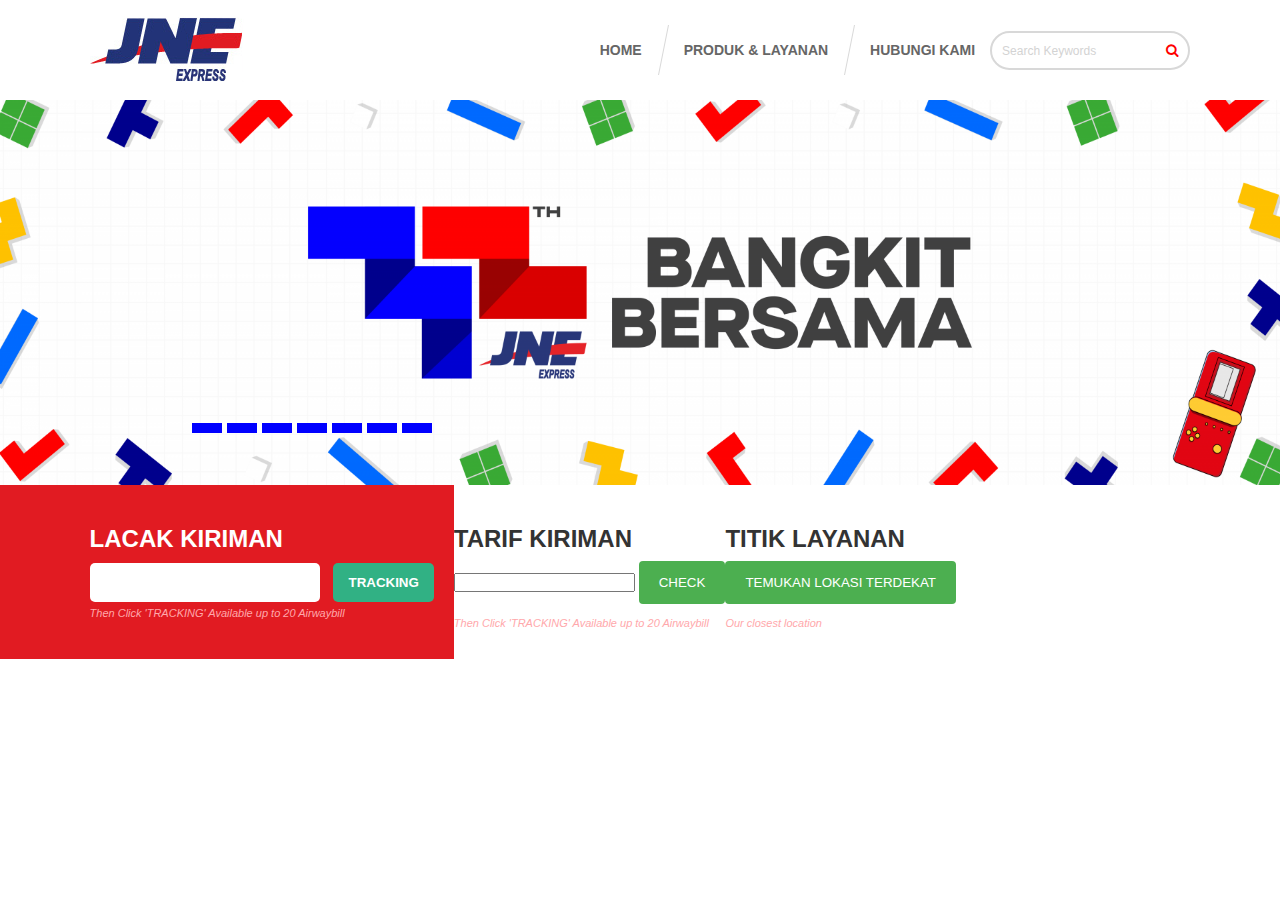
==== index.html @ 3cee9fbd "first commit" ====
<!DOCTYPE html>
<html lang="en">
  <head>
    <meta charset="UTF-8" />
    <meta http-equiv="X-UA-Compatible" content="IE=edge" />
    <meta name="viewport" content="width=device-width, initial-scale=1.0" />
    <link
      rel="stylesheet"
      href="https://cdnjs.cloudflare.com/ajax/libs/font-awesome/4.7.0/css/font-awesome.min.css"
    />
    <link rel="stylesheet" href="style.css" />
    <script src="script.js"></script>
    <title>JNE Express</title>
  </head>
  <body>
    <div class="header">
      <ul class="nav">
        <a id="logo" href="index.html">
          <img src="logo_2.jpg" alt="logo_2" />
        </a>
        <li class="nav-item"><a href="#">HOME</a></li>
        <img src="line-menu.png" alt="line-menu" />
        <li class="nav-item"><a href="#">PRODUK & LAYANAN</a></li>
        <img src="line-menu.png" alt="line-menu" />
        <li class="nav-item"><a href="#">HUBUNGI KAMI</a></li>
        <div class="search-container">
          <form action="">
            <input
              type="text"
              placeholder="Search Keywords"
              name="search"
              id="search"
            />
            <button type="submit"><i class="fa fa-search"></i></button>
          </form>
        </div>
      </ul>
    </div>
    <div class="container">
      <div class="slider">
        <div class="slides">
          <input type="radio" name="radio-btn" id="radio1" />
          <input type="radio" name="radio-btn" id="radio2" />
          <input type="radio" name="radio-btn" id="radio3" />
          <input type="radio" name="radio-btn" id="radio4" />
          <input type="radio" name="radio-btn" id="radio5" />
          <input type="radio" name="radio-btn" id="radio6" />
          <input type="radio" name="radio-btn" id="radio7" />

          <div class="slide first">
            <img
              src="slider1.png"
              alt="gambar_slide1"
              style="max-width: 100%"
            />
          </div>
          <div class="slide">
            <img
              src="slider2.jpg"
              alt="gambar_slide2"
              style="max-width: 100%"
            />
          </div>
          <div class="slide">
            <img
              src="slider3.jpg"
              alt="gambar_slide3"
              style="max-width: 100%"
            />
          </div>
          <div class="slide">
            <img
              src="slider4.jpeg"
              alt="gambar_slide4"
              style="max-width: 100%"
            />
          </div>
          <div class="slide">
            <img
              src="slider5.jpg"
              alt="gambar_slide5"
              style="max-width: 100%"
            />
          </div>
          <div class="slide">
            <img
              src="slider6.jpg"
              alt="gambar_slide6"
              style="max-width: 100%"
            />
          </div>
          <div class="slide">
            <img
              src="slider7.jpg"
              alt="gambar_slide7"
              style="max-width: 100%"
            />
          </div>

          <div class="nav_auto">
            <div class="auto-btn1"></div>
            <div class="auto-btn2"></div>
            <div class="auto-btn3"></div>
            <div class="auto-btn4"></div>
            <div class="auto-btn5"></div>
            <div class="auto-btn6"></div>
            <div class="auto-btn7"></div>
          </div>
        </div>
        <div class="nav_manual">
          <label for="radio1" class="manual-btn"></label>
          <label for="radio2" class="manual-btn"></label>
          <label for="radio3" class="manual-btn"></label>
          <label for="radio4" class="manual-btn"></label>
          <label for="radio5" class="manual-btn"></label>
          <label for="radio6" class="manual-btn"></label>
          <label for="radio7" class="manual-btn"></label>
        </div>
      </div>
      <div class="kontenHorizontal">
        <div class="konten2">
          <form action="">
            <h3><b>LACAK KIRIMAN</b></h3>
            <textarea name="code" id="code"></textarea>
            <button type="submit">TRACKING</button>
            <p>Then Click 'TRACKING' Available up to 20 Airwaybill</p>
          </form>
        </div>

        <div class="konten3">
          <form action="">
            <h3><b>TARIF KIRIMAN</b></h3>
            <input type="text" name="lacakKiriman" id="lacakKiriman" />
            <input type="submit" value="CHECK" />
            <p>Then Click 'TRACKING' Available up to 20 Airwaybill</p>
          </form>
        </div>

        <div class="konten4">
          <form action="">
            <h3><b>TITIK LAYANAN</b></h3>
            <input type="submit" value="TEMUKAN LOKASI TERDEKAT" />
            <p>Our closest location</p>
          </form>
        </div>
      </div>
    </div>
  </body>
</html>
---- style.css ----
* {
  margin: 0;
  padding: 0;
}

body {
  height: 100%;
  overflow-x: hidden;
  font-family: Roboto, sans-serif;
  font-size: 14px;
}

ul {
  list-style-type: none;
  margin: 0;
  padding: 0;
}

.header {
  height: 70px;
  background-color: white;
  padding: 15px 90px; /*top-bottom  left-right*/
  margin-left: auto;
}

.header > ul {
  display: flex;
  align-items: center;
  height: 100%;
}

#logo {
  margin-right: auto;
}

li {
  margin-left: 7px;
  margin-right: 7px;
  font-family: Roboto, sans-serif;
  font-size: 14px;
  font-weight: 700;
}

li a {
  color: #666;
  display: block;
  text-align: center;
  padding: 14px 8px;
  text-decoration: none;
}

.active {
  /* background-color: red; */
  color: red;
}

li a:hover {
  color: red;
}

.search-container {
  border: 2px solid #d8d8d8;
  border-radius: 20px;
  padding: 5px;
}

#search::placeholder {
  color: lightgrey;
}

.search-container input[type="text"] {
  padding: 5px;
  font-size: 12px;
  border: none;
  margin: 0;
  outline: none;
  width: 140px;
}

.search-container i {
  color: red;
}

.search-container button {
  padding: 5px;
  margin-left: 10px;
  background: transparent;
  border: none;
  cursor: pointer;
}

.slider {
  width: 100%;
  height: 385px;
  overflow: hidden;
}

.slides {
  width: 700%;
  height: 385px;
  display: flex;
}

.slides input {
  display: none;
}

.slide {
  width: 20%;
  transition: 2s;
}

.slide img {
  max-width: 100%;
  height: 385px;
}

/*posisi tombol manual*/
.nav_manual {
  position: absolute;
  width: 100%;
  margin-top: -3%;
  margin-left: 15%;
  display: flex;
}

/*membuat tombol manual persegi panjang*/
.manual-btn {
  padding: 5px;
  width: 20px;
  height: 0px;
  cursor: pointer;
  transition: 1s;
}

/* style untuk semua elemen class manual-btn kecuali elemen/tombol yg terakhir */
.manual-btn:not(:last-child) {
  margin-right: 5px;
}

/* animasi slider */
#radio1:checked ~ .first {
  margin-left: 0;
}

#radio2:checked ~ .first {
  margin-left: -16.7%;
}

#radio3:checked ~ .first {
  margin-left: -40%;
}

#radio4:checked ~ .first {
  margin-left: -60%;
}

#radio5:checked ~ .first {
  margin-left: -80%;
}

#radio6:checked ~ .first {
  margin-left: -100%;
}

#radio7:checked ~ .first {
  margin-left: -120%;
}

/*posisi tombol .active*/
.nav_auto {
  position: absolute;
  display: flex;
  width: 100%;
  margin-top: 25.2%;
  margin-left: 15%;
}

/*membuat tombol untuk .active manual*/
.nav_auto div {
  background-color: blue;
  padding: 5px;
  width: 20px;
  height: 0px;
  transition: 1s;
}

/* style untuk class nav-auto div selain elemen/tombol yg terakhir */
.nav_auto div:not(:last-child) {
  margin-right: 5px;
}

/*animasi button active*/
#radio1:checked ~ .nav_auto .auto-btn1 {
  background-color: red;
}
#radio2:checked ~ .nav_auto .auto-btn2 {
  background-color: red;
}
#radio3:checked ~ .nav_auto .auto-btn3 {
  background-color: red;
}
#radio4:checked ~ .nav_auto .auto-btn4 {
  background-color: red;
}
#radio5:checked ~ .nav_auto .auto-btn5 {
  background-color: red;
}
#radio6:checked ~ .nav_auto .auto-btn6 {
  background-color: red;
}
#radio7:checked ~ .nav_auto .auto-btn7 {
  background-color: red;
}

.kontenHorizontal {
  width: 100%;
  position: relative;
  display: block;
}

.kontenHorizontal p {
  margin-top: 5px;
  font-style: italic;
  font-size: 11px;
  color: #ffa8ab;
}

.kontenHorizontal h3 b {
  font-size: 24px;
  font-weight: bold;
}

.konten2,
.konten3,
.konten4 {
  color: #333333;
  background-color: white;
  padding: 40px 0;
  width: fit-content;
  float: left;
}

.konten2 {
  padding-left: 7%;
  color: white;
  background-color: #e11b22;
}

.konten2 button {
  padding: 12px 15px;
  color: white;
  background-color: #31b184;
  font-weight: 700;
  border-radius: 5px;
  border: none;
  margin-top: 10px;
  cursor: pointer;
  margin-right: 20px;
}

textarea {
  width: 210px;
  margin-right: 10px;
  margin-top: 10px;
  padding: 10px;
  height: 19px;
  resize: none;
  vertical-align: top;
  font-size: 14px;
  outline: none;
  border: none;
  border-radius: 5px;
}

input[type="submit"] {
  background-color: #4caf50;
  color: white;
  padding: 14px 20px;
  margin: 8px 0;
  border: none;
  border-radius: 4px;
  cursor: pointer;
}

input[type="submit"]:hover {
  background-color: darkgreen;
}
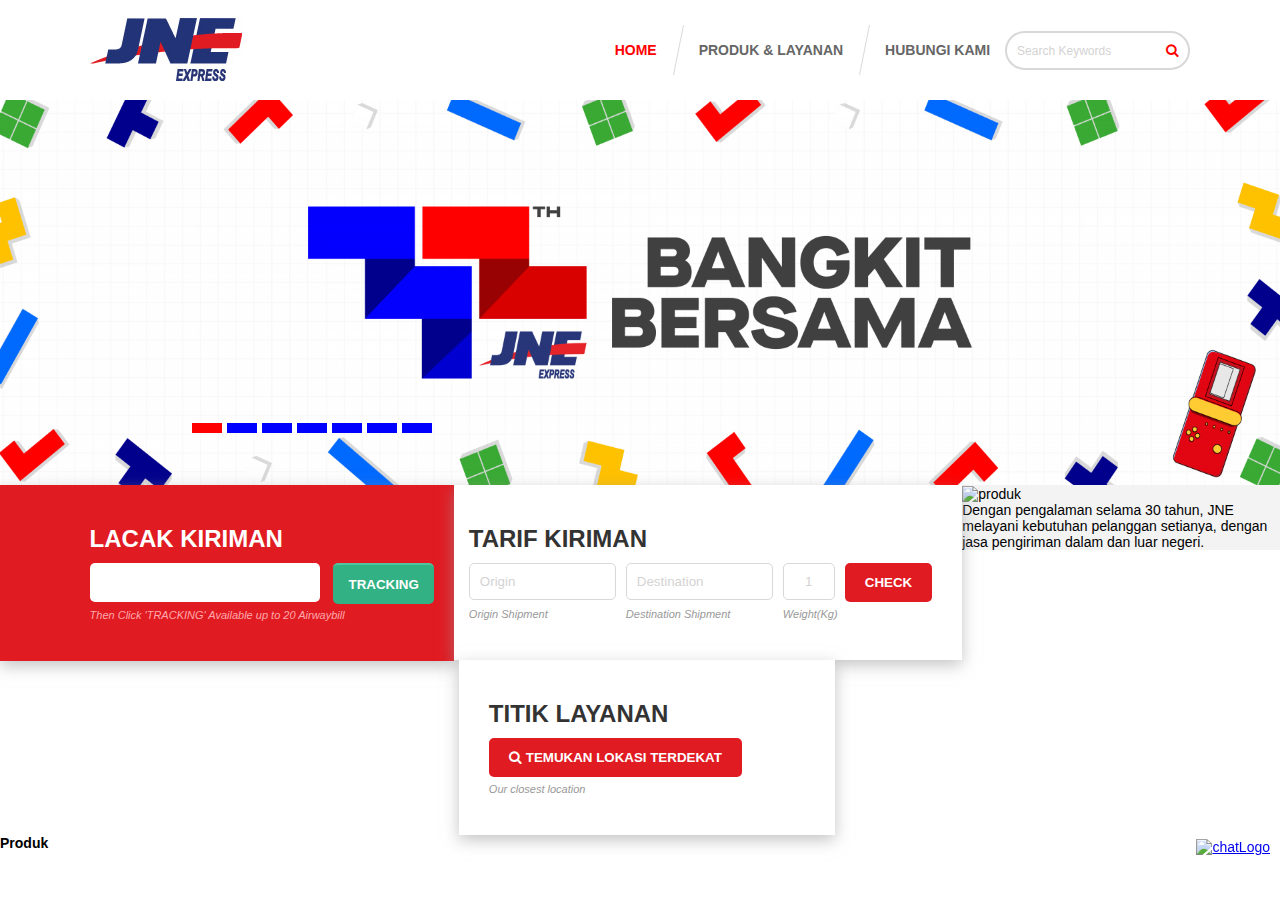
==== commit b217aa36: "Progress Day 2" ====
--- a/index.html
+++ b/index.html
@@ -13,16 +13,16 @@
     <title>JNE Express</title>
   </head>
   <body>
-    <div class="header">
+    <div class="header" id="navbar">
       <ul class="nav">
         <a id="logo" href="index.html">
           <img src="logo_2.jpg" alt="logo_2" />
         </a>
-        <li class="nav-item"><a href="#">HOME</a></li>
+        <li><a href="#" class="menu active">HOME</a></li>
         <img src="line-menu.png" alt="line-menu" />
-        <li class="nav-item"><a href="#">PRODUK & LAYANAN</a></li>
+        <li><a href="#" class="menu">PRODUK & LAYANAN</a></li>
         <img src="line-menu.png" alt="line-menu" />
-        <li class="nav-item"><a href="#">HUBUNGI KAMI</a></li>
+        <li><a href="#" class="menu">HUBUNGI KAMI</a></li>
         <div class="search-container">
           <form action="">
             <input
@@ -109,6 +109,9 @@
         </div>
         <div class="nav_manual">
           <label for="radio1" class="manual-btn"></label>
+          <script>
+            document.getElementById("radio1").checked = true;
+          </script>
           <label for="radio2" class="manual-btn"></label>
           <label for="radio3" class="manual-btn"></label>
           <label for="radio4" class="manual-btn"></label>
@@ -130,20 +133,86 @@
         <div class="konten3">
           <form action="">
             <h3><b>TARIF KIRIMAN</b></h3>
-            <input type="text" name="lacakKiriman" id="lacakKiriman" />
-            <input type="submit" value="CHECK" />
-            <p>Then Click 'TRACKING' Available up to 20 Airwaybill</p>
-          </form>
-        </div>
-
-        <div class="konten4">
+            <label>
+              <input type="text" name="origin" placeholder="Origin" />
+              <br />
+              <p>Origin Shipment</p>
+            </label>
+            <label>
+              <input type="text" name="destination" placeholder="Destination" />
+              <br />
+              <p>Destination Shipment</p>
+            </label>
+            <label>
+              <input
+                type="text"
+                name="weight"
+                placeholder="1"
+                style="width: 30px; text-align: center"
+              />
+              <br />
+              <p>Weight(Kg)</p>
+            </label>
+            <label>
+              <button class="redbutton">CHECK</button>
+            </label>
+          </form>
+        </div>
+
+        <div class="konten4" style="margin-left: 5px">
           <form action="">
             <h3><b>TITIK LAYANAN</b></h3>
-            <input type="submit" value="TEMUKAN LOKASI TERDEKAT" />
+            <button
+              class="redbutton"
+              type="submit"
+              style="margin-right: 78px; margin-bottom: 1px"
+            >
+              <i class="fa fa-search" style="margin-right: 5px"></i>TEMUKAN
+              LOKASI TERDEKAT
+            </button>
             <p>Our closest location</p>
           </form>
         </div>
       </div>
     </div>
+    <div class="widget">
+      <div class="widget-konten">
+        <div class="produk">
+          <h4 class="line_top">Produk</h4>
+          <img
+            src="https://www.jne.co.id/contents/setting-product-detail-20.jpg"
+            alt="produk"
+          />
+          <p>
+            Dengan pengalaman selama 30 tahun, JNE melayani kebutuhan pelanggan
+            setianya, dengan jasa pengiriman dalam dan luar negeri.
+          </p>
+        </div>
+      </div>
+    </div>
+    <div class="footer">
+      <div class="floatingMenu">
+        <a href="#"
+          ><img
+            src="https://pttikijalurnugrahaekakurir.force.com/eclaimform/resource/1671433394000/chatLogo"
+            alt="chatLogo"
+            width="150"
+            height="160"
+        /></a>
+      </div>
+    </div>
+    <script>
+      const btnContainer = document.getElementById("navbar");
+      const btns = btnContainer.getElementsByClassName("menu");
+
+      // Loop through the buttons and add the active class to the current/clicked button
+      for (let i = 0; i < btns.length; i++) {
+        btns[i].addEventListener("click", function () {
+          let current = document.getElementsByClassName("active");
+          current[0].className = current[0].className.replace(" active");
+          this.className += " active";
+        });
+      }
+    </script>
   </body>
 </html>
--- a/style.css
+++ b/style.css
@@ -50,7 +50,6 @@
 }
 
 .active {
-  /* background-color: red; */
   color: red;
 }
 
@@ -74,7 +73,7 @@
   border: none;
   margin: 0;
   outline: none;
-  width: 140px;
+  width: 125px;
 }
 
 .search-container i {
@@ -223,6 +222,13 @@
   margin-top: 5px;
   font-style: italic;
   font-size: 11px;
+  color: #999;
+}
+
+.konten2 p {
+  margin-top: 5px;
+  font-style: italic;
+  font-size: 11px;
   color: #ffa8ab;
 }
 
@@ -231,20 +237,24 @@
   font-weight: bold;
 }
 
-.konten2,
 .konten3,
 .konten4 {
   color: #333333;
   background-color: white;
-  padding: 40px 0;
+  padding: 40px 15px;
   width: fit-content;
   float: left;
+  box-shadow: 0px 5px 15px 0px rgb(153 153 153 / 58%);
 }
 
 .konten2 {
+  padding-top: 40px;
+  padding-bottom: 40px;
   padding-left: 7%;
   color: white;
   background-color: #e11b22;
+  float: left;
+  box-shadow: 0px 5px 15px 0px rgb(153 153 153 / 58%);
 }
 
 .konten2 button {
@@ -254,15 +264,21 @@
   font-weight: 700;
   border-radius: 5px;
   border: none;
+  border-top: 2px solid #51c39e;
   margin-top: 10px;
   cursor: pointer;
   margin-right: 20px;
+}
+
+.konten2 button:hover {
+  background-color: #178f65;
+  border-top-color: #2eab82;
 }
 
 textarea {
   width: 210px;
+  margin-top: 10px;
   margin-right: 10px;
-  margin-top: 10px;
   padding: 10px;
   height: 19px;
   resize: none;
@@ -273,16 +289,75 @@
   border-radius: 5px;
 }
 
-input[type="submit"] {
-  background-color: #4caf50;
+.konten3 input[type="text"] {
+  margin-top: 10px;
+  margin-bottom: 3px;
+  margin-right: 10px;
+  padding: 10px;
+  width: 125px;
+  border: 1px solid #d8d8d8;
+  border-radius: 5px;
+  outline: none;
+}
+
+.konten3 input[type="text"]::placeholder {
+  color: lightgrey;
+}
+
+.konten3 label {
+  float: left;
+}
+
+.redbutton {
+  margin-top: 10px;
+  margin-right: 15px;
+  background-color: #e11b22;
   color: white;
-  padding: 14px 20px;
-  margin: 8px 0;
-  border: none;
-  border-radius: 4px;
-  cursor: pointer;
-}
-
-input[type="submit"]:hover {
-  background-color: darkgreen;
-}
+  border-radius: 5px;
+  padding: 12px 20px;
+  border: none;
+  font-weight: 700;
+  cursor: pointer;
+}
+
+.redbutton:hover {
+  background-color: #b30000;
+}
+
+.konten4 {
+  padding-left: 30px;
+}
+
+.line_top {
+  background-color: #e11e1e;
+  opacity: 1;
+  margin-top: 0px;
+  left: 0px;
+  top: -8px;
+  width: 30px;
+  height: 1px;
+}
+
+.widget {
+  padding-top: 50px 0;
+  background-color: #f3f3f3;
+  background-position: center bottom;
+  background-size: 100% 100%;
+  background-repeat: no-repeat;
+  display: block;
+}
+
+.floatingMenu {
+  position: fixed;
+  right: 10px;
+  z-index: 10;
+  margin: auto;
+  bottom: 5%;
+}
+
+.floatingMenu a img {
+  max-width: 100%;
+  height: auto;
+  border: none;
+  cursor: pointer;
+}
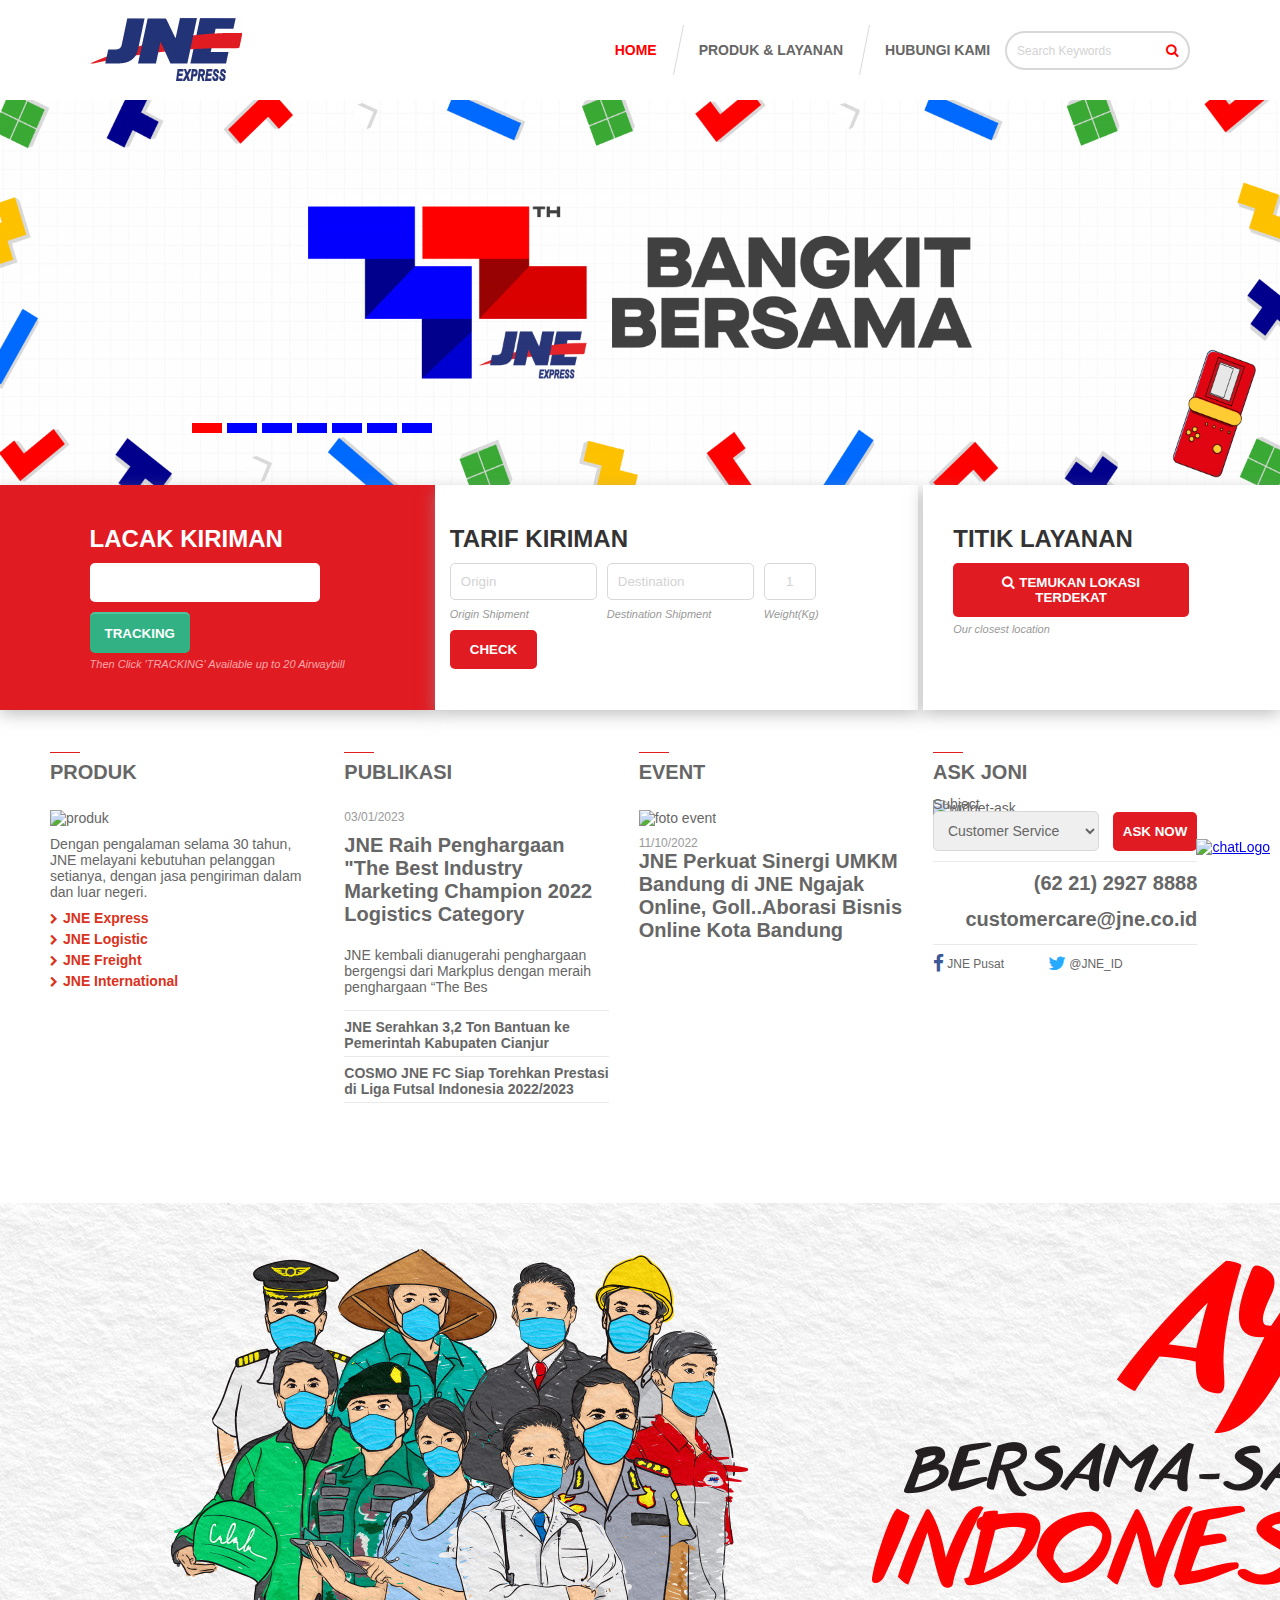
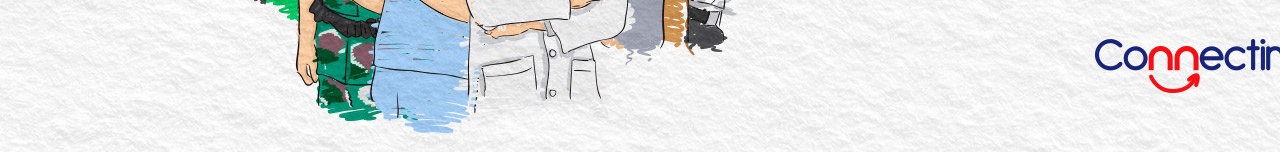
==== commit fb30344b: "Progress Day 3" ====
--- a/index.html
+++ b/index.html
@@ -165,7 +165,7 @@
             <button
               class="redbutton"
               type="submit"
-              style="margin-right: 78px; margin-bottom: 1px"
+              style="margin-right: 76px; margin-bottom: 1px"
             >
               <i class="fa fa-search" style="margin-right: 5px"></i>TEMUKAN
               LOKASI TERDEKAT
@@ -177,18 +177,135 @@
     </div>
     <div class="widget">
       <div class="widget-konten">
-        <div class="produk">
-          <h4 class="line_top">Produk</h4>
+        <div class="kolom produk">
+          <p class="line_top"></p>
+          <h4>PRODUK</h4>
+          <br />
           <img
             src="https://www.jne.co.id/contents/setting-product-detail-20.jpg"
             alt="produk"
+            style="margin-top: 10px"
           />
-          <p>
+          <p style="margin: 10px 0">
             Dengan pengalaman selama 30 tahun, JNE melayani kebutuhan pelanggan
             setianya, dengan jasa pengiriman dalam dan luar negeri.
           </p>
+          <nav class="list-produk">
+            <a href="#"><i class="fa fa-chevron-right"></i>JNE Express</a>
+            <a href="#"><i class="fa fa-chevron-right"></i>JNE Logistic</a>
+            <a href="#"><i class="fa fa-chevron-right"></i>JNE Freight</a>
+            <a href="#"><i class="fa fa-chevron-right"></i>JNE International</a>
+          </nav>
+        </div>
+        <div class="kolom berita">
+          <p class="line_top"></p>
+          <h4>PUBLIKASI</h4>
+          <br />
+          <div class="list-berita">
+            <p class="tggl">03/01/2023</p>
+            <h5>
+              <a href="#">
+                JNE Raih Penghargaan "The Best Industry Marketing Champion 2022
+                Logistics Category</a
+              >
+            </h5>
+            <br />
+            <p style="margin-bottom: 15px">
+              JNE kembali dianugerahi penghargaan bergengsi dari Markplus dengan
+              meraih penghargaan “The Bes
+            </p>
+          </div>
+          <div class="list-berita">
+            <a href="#">
+              JNE Serahkan 3,2 Ton Bantuan ke Pemerintah Kabupaten Cianjur
+            </a>
+          </div>
+          <div class="list-berita" style="margin-bottom: 50px">
+            <a href="#">
+              COSMO JNE FC Siap Torehkan Prestasi di Liga Futsal Indonesia
+              2022/2023
+            </a>
+          </div>
+        </div>
+        <div class="kolom event">
+          <p class="line_top"></p>
+          <h4>EVENT</h4>
+          <br />
+          <img
+            src="https://www.jne.co.id/contents/calendar-1318000504161132.jpeg"
+            alt="foto event"
+            style="margin-top: 10px"
+          />
+          <p class="tggl" style="margin-bottom: 0">11/10/2022</p>
+          <h5>
+            <a href="#">
+              JNE Perkuat Sinergi UMKM Bandung di JNE Ngajak Online,
+              Goll..Aborasi Bisnis Online Kota Bandung
+            </a>
+          </h5>
+        </div>
+        <div class="kolom ask">
+          <p class="line_top"></p>
+          <h4>ASK JONI</h4>
+          <br />
+          <img
+            src="https://www.jne.co.id/frontend/images/content/widget-ask.png"
+            alt="widget-ask"
+            style="margin-top: -55px"
+          />
+          <form action="" style="margin-top: -20px">
+            <label for="" style="display: block; margin-bottom: -10px"
+              >Subject</label
+            >
+            <select name="subject" id="subject">
+              <option value="1">Customer Service</option>
+              <option value="2">Solusi Bisnis</option>
+              <option value="3">JLC</option>
+              <option value="4">Jesika</option>
+              <option value="5">JNE Logistics</option>
+              <option value="6">JNE Freight</option>
+              <option value="7">Keagenan</option>
+              <option value="8">TRACE & TRACKING</option>
+            </select>
+            <button
+              type="submit"
+              class="redbutton"
+              style="padding: 12px 10px; margin-left: 10px; margin-right: 0"
+            >
+              ASK NOW
+            </button>
+          </form>
+          <div class="phone">
+            <div>
+              &nbsp;
+              <h5>(62 21) 2927 8888</h5>
+            </div>
+            <div>
+              &nbsp;
+              <h5>customercare@jne.co.id</h5>
+            </div>
+          </div>
+          <nav>
+            <a target="_blank" href=""
+              ><i
+                class="fa fa-facebook fa-lg"
+                style="color: #3b5998; font-size: 19px"
+              ></i>
+              JNE Pusat</a
+            >
+            <a target="_blank" href=""
+              ><i
+                class="fa fa-twitter fa-lg"
+                style="color: #27aaff; font-size: 19px"
+              ></i>
+              @JNE_ID</a
+            >
+          </nav>
         </div>
       </div>
+    </div>
+    <div class="promo">
+      <img src="slider7.jpg" alt="test doank" />
     </div>
     <div class="footer">
       <div class="floatingMenu">
--- a/style.css
+++ b/style.css
@@ -8,6 +8,7 @@
   overflow-x: hidden;
   font-family: Roboto, sans-serif;
   font-size: 14px;
+  color: #666;
 }
 
 ul {
@@ -216,6 +217,10 @@
   width: 100%;
   position: relative;
   display: block;
+
+  /*mengatur konten didalam class agar horizontal*/
+  display: flex;
+  flex-wrap: nowrap;
 }
 
 .kontenHorizontal p {
@@ -328,29 +333,130 @@
   padding-left: 30px;
 }
 
+.widget {
+  padding: 50px 0;
+  height: 100%;
+  background-color: white;
+  background-position: center bottom;
+  background-size: 100% 100%;
+  background-repeat: no-repeat;
+  display: block;
+}
+
+.widget-konten {
+  width: 1180px;
+  margin: 0 auto;
+}
+
 .line_top {
   background-color: #e11e1e;
-  opacity: 1;
   margin-top: 0px;
   left: 0px;
   top: -8px;
   width: 30px;
   height: 1px;
-}
-
-.widget {
-  padding-top: 50px 0;
-  background-color: #f3f3f3;
-  background-position: center bottom;
-  background-size: 100% 100%;
-  background-repeat: no-repeat;
-  display: block;
+  position: relative;
+  display: block;
+}
+
+.widget-konten h4 {
+  font-weight: 700;
+  font-size: 20px;
+}
+
+.widget-konten img {
+  border: none;
+  max-width: 100%;
+  height: auto;
+}
+
+.widget-konten h5 a {
+  font-size: 20px;
+  font-weight: 700;
+  color: #666;
+}
+
+.tggl {
+  margin: 10px 0;
+  color: #999;
+  font-size: 12px;
+}
+
+.kolom {
+  margin-top: 0px;
+  margin-right: 30px;
+  margin-bottom: 50px;
+  width: 22.4%;
+  display: block;
+  float: left;
+}
+
+.produk .fa {
+  font-size: 11px;
+  margin-right: 5px;
+}
+
+.widget-konten .produk a {
+  color: #db321c;
+  display: block;
+  font-weight: 700;
+  margin-bottom: 5px;
+  text-decoration: none;
+}
+
+.widget-konten a {
+  color: #666;
+  display: block;
+  font-weight: 700;
+  margin-bottom: 5px;
+  text-decoration: none;
+}
+
+.list-berita {
+  border-bottom: 1px solid #eaeaea;
+  margin-top: 8px;
+}
+
+.kolom select {
+  padding: 10px;
+  width: 166px;
+  font-size: 14px;
+  cursor: pointer;
+  border: 1px solid #d8d8d8;
+  margin-top: -50px;
+  color: #666;
+  border-radius: 5px;
+  outline: none;
+}
+
+.phone {
+  border-top: 1px solid #eaeaea;
+  border-bottom: 1px solid #eaeaea;
+  margin: 10px 0;
+}
+
+.phone div {
+  display: block;
+  margin-top: 10px;
+  margin-bottom: 20px;
+}
+
+.phone h5 {
+  float: right;
+  font-size: 20px;
+}
+
+.ask nav a {
+  font-size: 12px;
+  color: #666;
+  display: inline-block;
+  margin-right: 40px;
+  font-weight: 400;
 }
 
 .floatingMenu {
   position: fixed;
   right: 10px;
-  z-index: 10;
   margin: auto;
   bottom: 5%;
 }
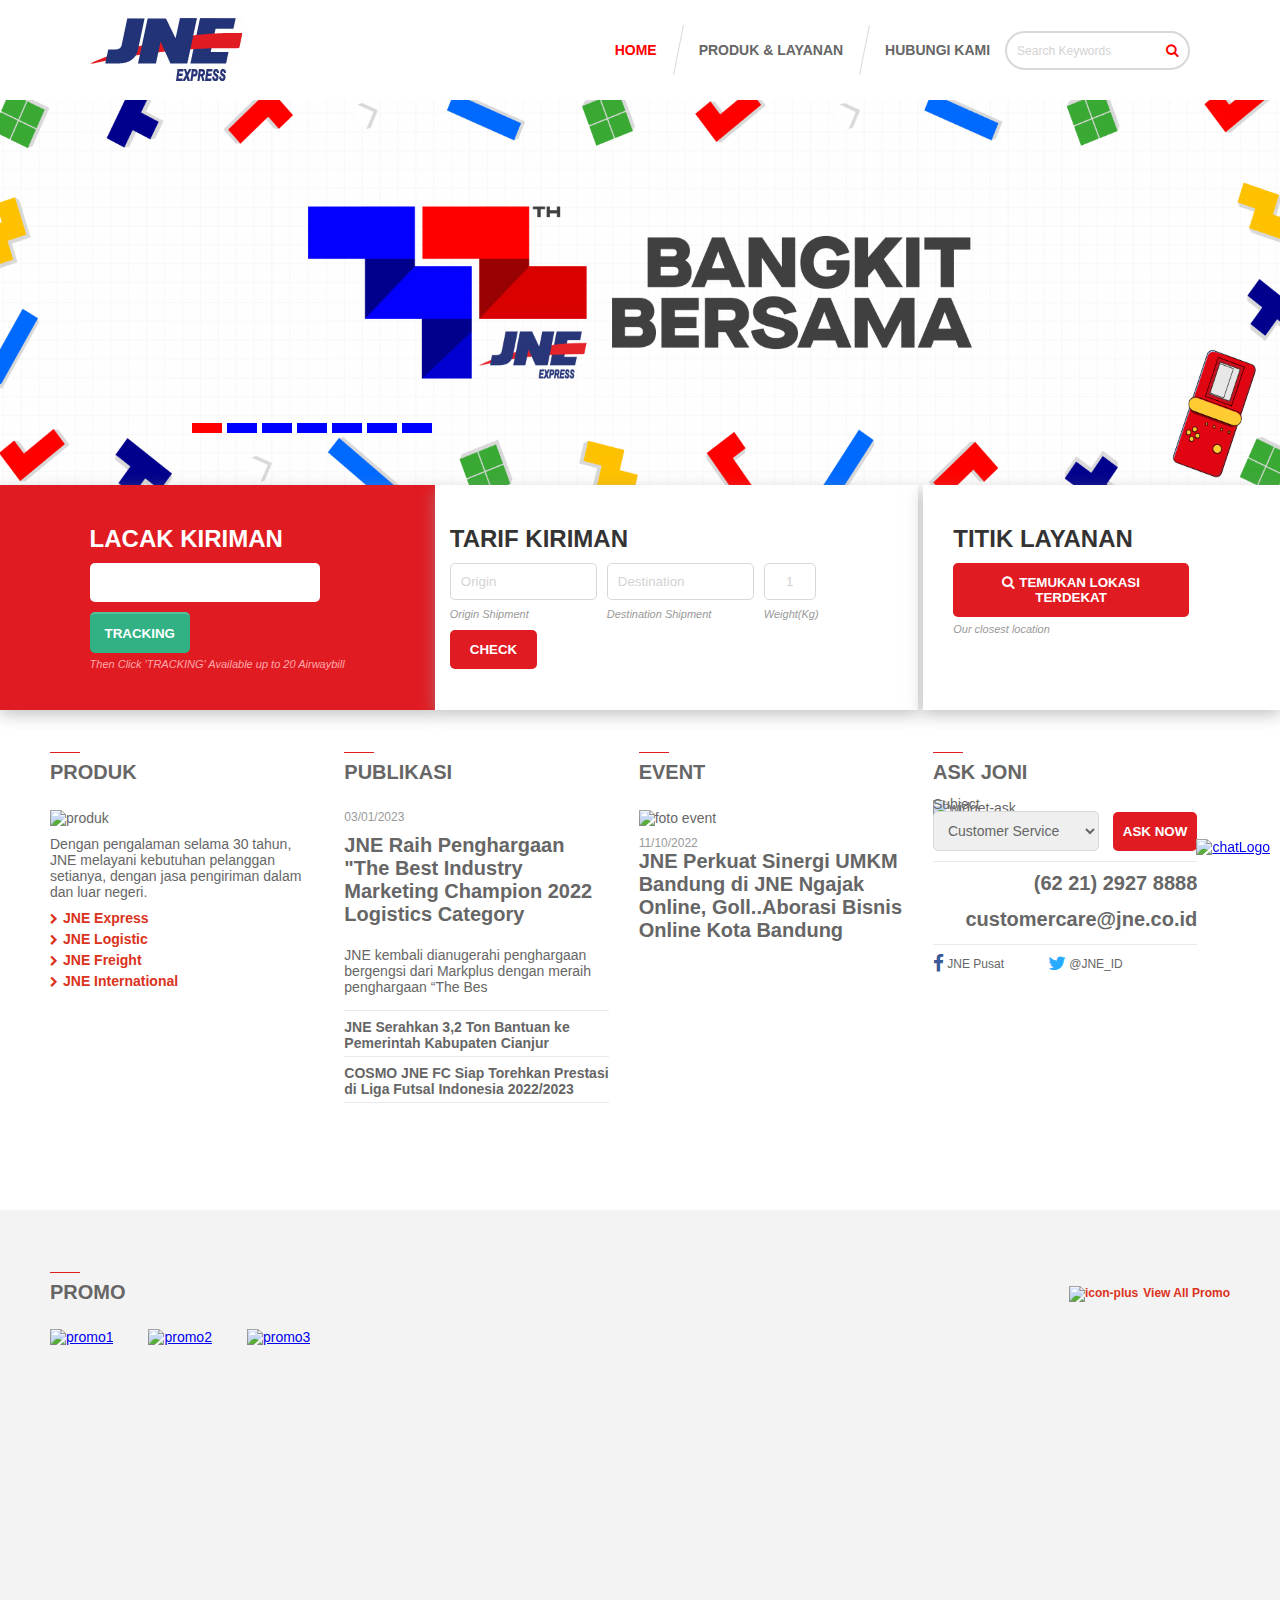
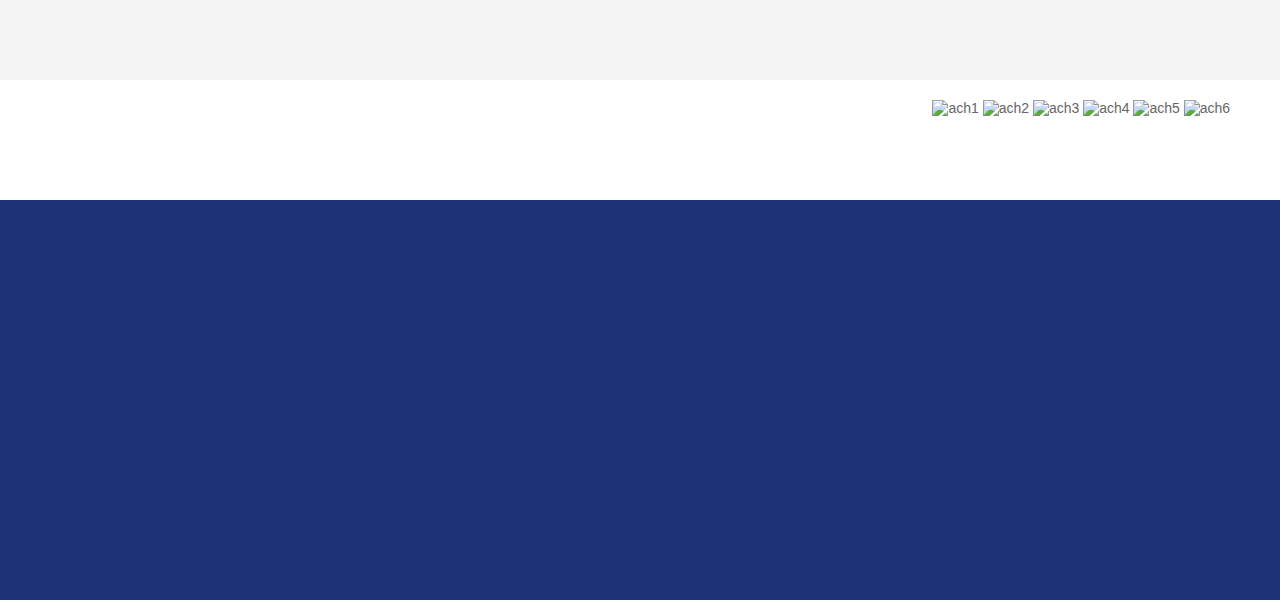
==== commit 05542fab: "Progress Day 4" ====
--- a/index.html
+++ b/index.html
@@ -176,7 +176,7 @@
       </div>
     </div>
     <div class="widget">
-      <div class="widget-konten">
+      <div class="ktn widgets">
         <div class="kolom produk">
           <p class="line_top"></p>
           <h4>PRODUK</h4>
@@ -305,9 +305,68 @@
       </div>
     </div>
     <div class="promo">
-      <img src="slider7.jpg" alt="test doank" />
-    </div>
-    <div class="footer">
+      <div class="ktn promos">
+        <p class="line_top"></p>
+        <h4>
+          PROMO<a href="#" class="plus_button"
+            ><img
+              src="https://www.jne.co.id/frontend/images/material/icon-plus.png"
+              alt="icon-plus"
+              style="margin-right: 5px"
+            />View All Promo</a
+          >
+        </h4>
+        <div class="list-promo" style="margin-top: 25px">
+          <div class="items">
+            <a href="#"
+              ><img
+                src="https://www.jne.co.id/contents/thumbnail-promo261732077130657.jpg"
+                alt="promo1"
+            /></a>
+          </div>
+          <div class="items">
+            <a href="#"
+              ><img
+                src="https://www.jne.co.id/contents/thumbnail-promo81.jpg"
+                alt="promo2"
+            /></a>
+          </div>
+          <div class="items" style="margin-right: 0px">
+            <a href="#"
+              ><img
+                src="https://www.jne.co.id/contents/thumbnail-promo561704126131554.jpg"
+                alt="promo3"
+            /></a>
+          </div>
+        </div>
+      </div>
+    </div>
+    <div class="penghargaan">
+      <div class="ktn penghargaan">
+        <div style="float: right; padding: 20px 0">
+          <img src="https://www.jne.co.id/contents/logo-3.jpg" alt="ach1" />
+          <img src="https://www.jne.co.id/contents/logo-2.jpg" alt="ach2" />
+          <img
+            src="https://www.jne.co.id/contents/logo-logo-23.jpg"
+            alt="ach3"
+          />
+          <img
+            src="https://www.jne.co.id/contents/logo-logo-25.jpg"
+            alt="ach4"
+          />
+          <img
+            src="https://www.jne.co.id/contents/logo-logo-26.jpg"
+            alt="ach5"
+          />
+          <img
+            src="https://www.jne.co.id/contents/logo-logo-27.jpg"
+            alt="ach6"
+          />
+        </div>
+      </div>
+    </div>
+    <div class="footer" style="background-color: #1e3278; height: 400px">
+      <div class="ktn footer"></div>
       <div class="floatingMenu">
         <a href="#"
           ><img
--- a/style.css
+++ b/style.css
@@ -335,15 +335,12 @@
 
 .widget {
   padding: 50px 0;
-  height: 100%;
+  height: 400px;
   background-color: white;
-  background-position: center bottom;
-  background-size: 100% 100%;
-  background-repeat: no-repeat;
-  display: block;
-}
-
-.widget-konten {
+  display: block;
+}
+
+.ktn {
   width: 1180px;
   margin: 0 auto;
 }
@@ -359,18 +356,18 @@
   display: block;
 }
 
-.widget-konten h4 {
+.ktn h4 {
   font-weight: 700;
   font-size: 20px;
 }
 
-.widget-konten img {
+.widgets img {
   border: none;
   max-width: 100%;
   height: auto;
 }
 
-.widget-konten h5 a {
+.widgets h5 a {
   font-size: 20px;
   font-weight: 700;
   color: #666;
@@ -396,7 +393,7 @@
   margin-right: 5px;
 }
 
-.widget-konten .produk a {
+.widgets .produk a {
   color: #db321c;
   display: block;
   font-weight: 700;
@@ -404,7 +401,7 @@
   text-decoration: none;
 }
 
-.widget-konten a {
+.widgets a {
   color: #666;
   display: block;
   font-weight: 700;
@@ -452,6 +449,35 @@
   display: inline-block;
   margin-right: 40px;
   font-weight: 400;
+}
+
+.promo {
+  padding-top: 70px;
+  height: 400px;
+  background-color: #f3f3f3;
+  position: relative;
+  display: block;
+}
+
+.penghargaan {
+  position: relative;
+  display: block;
+  height: 120px;
+}
+
+.promos .plus_button {
+  margin-top: 5px;
+  font-size: 12px;
+  color: #db321c;
+  font-weight: 700;
+  text-decoration: none;
+  float: right;
+}
+
+.list-promo .items {
+  float: left;
+  margin-right: 35px;
+  margin-bottom: 30px;
 }
 
 .floatingMenu {
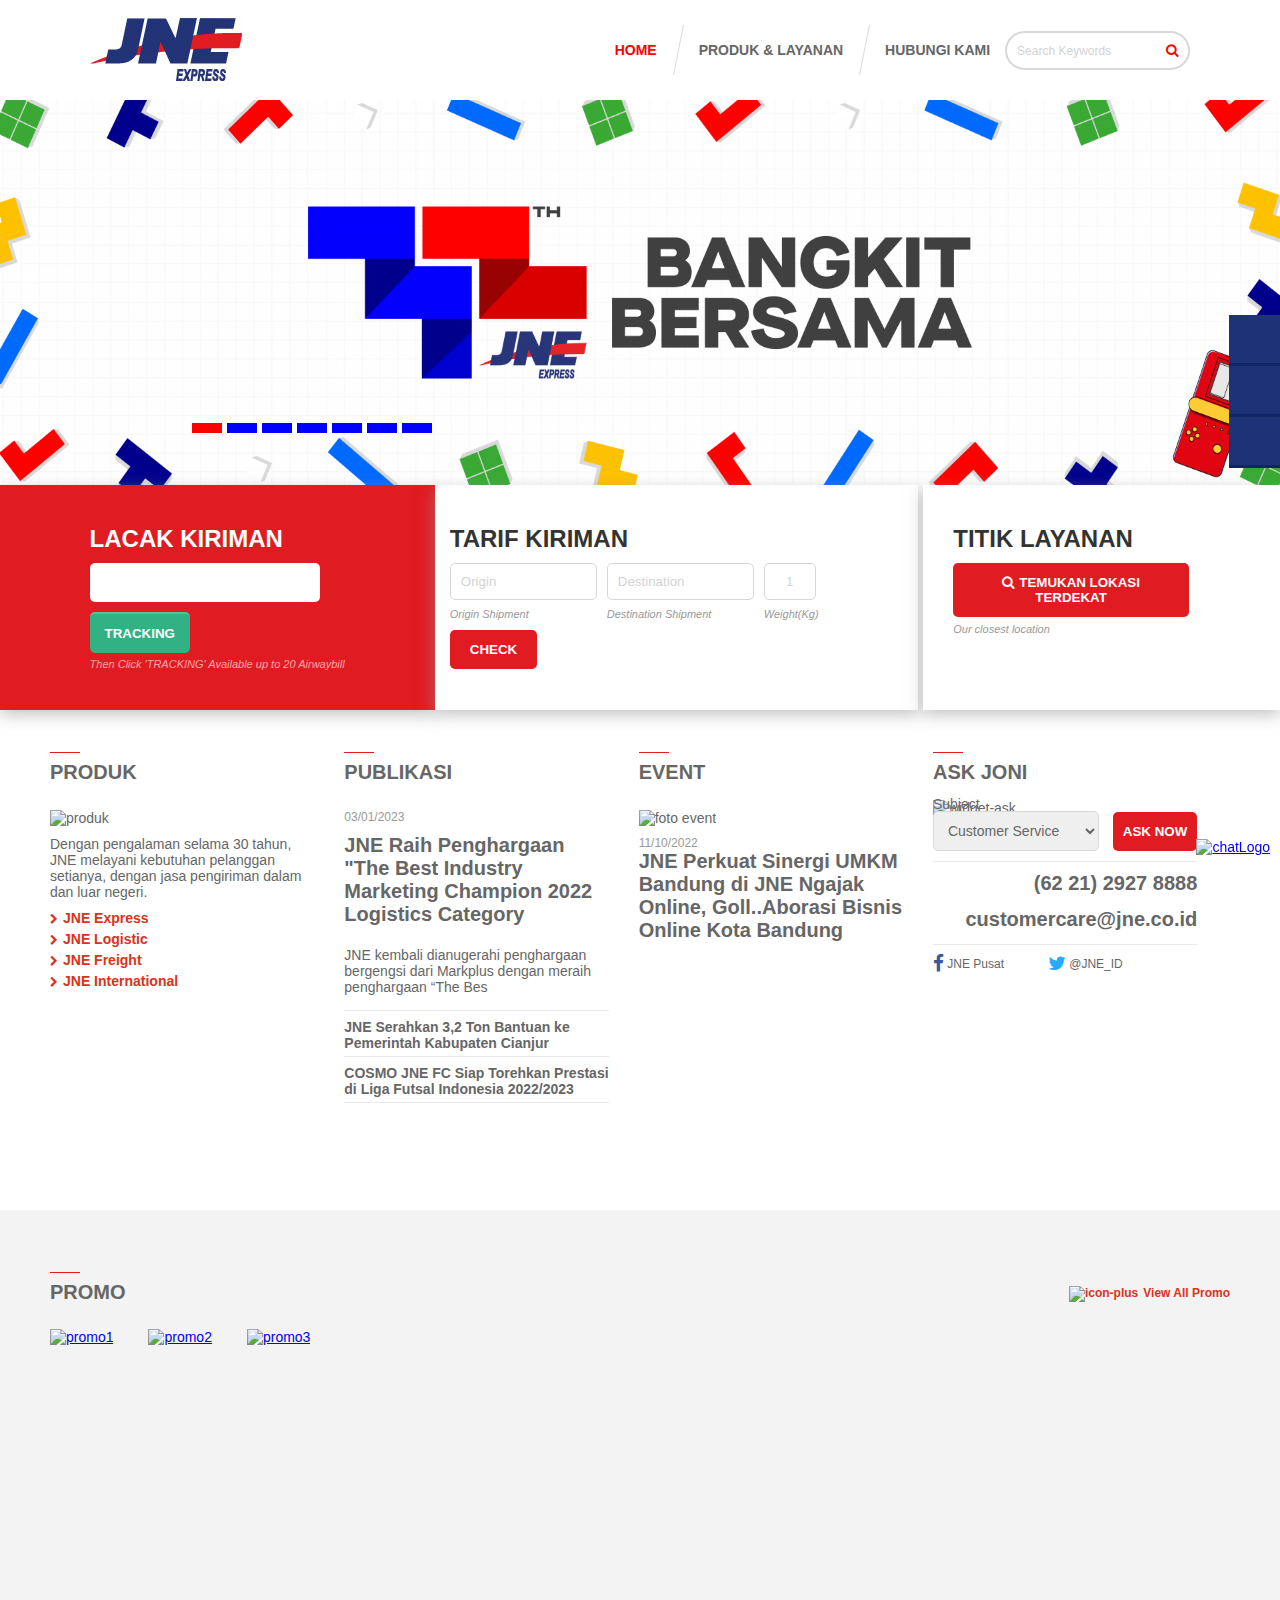
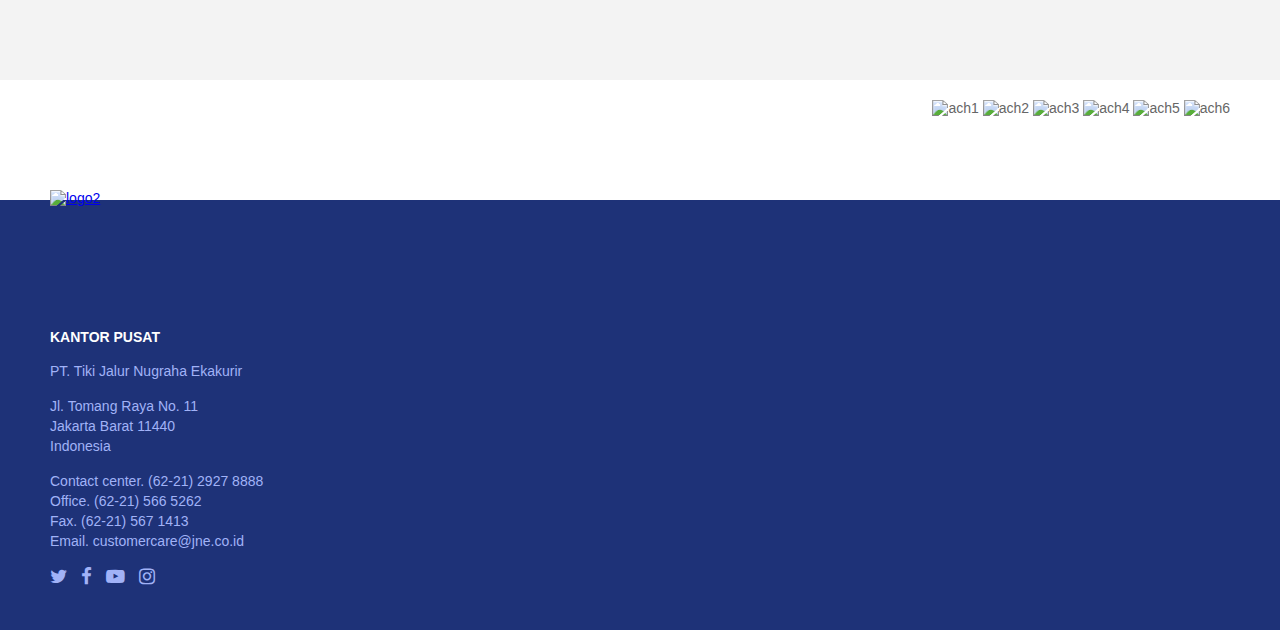
==== commit 676353cb: "Progress Day 3 part 2" ====
--- a/index.html
+++ b/index.html
@@ -13,6 +13,37 @@
     <title>JNE Express</title>
   </head>
   <body>
+    <div class="menu-kanan">
+      <ul>
+        <li>
+          <a
+            href="#"
+            style="
+              background: url(https://www.jne.co.id/frontend/images/material/quicklink1.png)
+                no-repeat center center;
+            "
+          ></a>
+        </li>
+        <li>
+          <a
+            href="#"
+            style="
+              background: url(https://www.jne.co.id/frontend/images/material/quicklink2.png)
+                no-repeat center center;
+            "
+          ></a>
+        </li>
+        <li>
+          <a
+            href="#"
+            style="
+              background: url(https://www.jne.co.id/frontend/images/material/quicklink3.png)
+                no-repeat center center;
+            "
+          ></a>
+        </li>
+      </ul>
+    </div>
     <div class="header" id="navbar">
       <ul class="nav">
         <a id="logo" href="index.html">
@@ -365,8 +396,43 @@
         </div>
       </div>
     </div>
-    <div class="footer" style="background-color: #1e3278; height: 400px">
-      <div class="ktn footer"></div>
+    <div class="footer">
+      <div class="ktn footers">
+        <div style="float: left">
+          <a href="index.html"
+            ><img
+              src="https://www.jne.co.id/frontend/images/material/logo-footer.png"
+              alt="logo2"
+              width="136"
+              height="139"
+              style="margin-top: -10px; display: block"
+          /></a>
+          <strong
+            style="color: white; font-weight: 700; font-family: sans-serif"
+          >
+            KANTOR PUSAT
+          </strong>
+          <br /><br />
+          <p>PT. Tiki Jalur Nugraha Ekakurir</p>
+          <p>
+            Jl. Tomang Raya No. 11<br />
+            Jakarta Barat 11440<br />
+            Indonesia
+          </p>
+          <p>
+            Contact center. (62-21) 2927 8888<br />
+            Office. (62-21) 566 5262<br />
+            Fax. (62-21) 567 1413<br />
+            Email. customercare@jne.co.id
+          </p>
+          <p>
+            <a href="#"><i class="fa fa-twitter fa-lg"></i></a>
+            <a href="#"><i class="fa fa-facebook fa-lg"></i></a>
+            <a href="#"><i class="fa fa-youtube-play fa-lg"></i></a>
+            <a href="#"><i class="fa fa-instagram fa-lg"></i></a>
+          </p>
+        </div>
+      </div>
       <div class="floatingMenu">
         <a href="#"
           ><img
--- a/style.css
+++ b/style.css
@@ -15,6 +15,24 @@
   list-style-type: none;
   margin: 0;
   padding: 0;
+}
+
+.menu-kanan {
+  margin-right: -7px;
+  position: fixed;
+  top: 35%;
+  right: 0;
+  z-index: 9999;
+}
+
+.menu-kanan li {
+  background-color: #1e3278;
+  border-bottom: 3px solid #112464;
+}
+
+.menu-kanan li a {
+  height: 20px;
+  width: 35px;
 }
 
 .header {
@@ -480,6 +498,24 @@
   margin-bottom: 30px;
 }
 
+.footer {
+  background-color: #1e3278;
+  height: 400px;
+  padding-bottom: 30px;
+  display: block;
+}
+
+.footers p {
+  color: #a1b2f7;
+  margin-bottom: 15px;
+  line-height: 20px;
+}
+
+.footers p a {
+  color: #a1b2f7;
+  margin-right: 10px;
+}
+
 .floatingMenu {
   position: fixed;
   right: 10px;
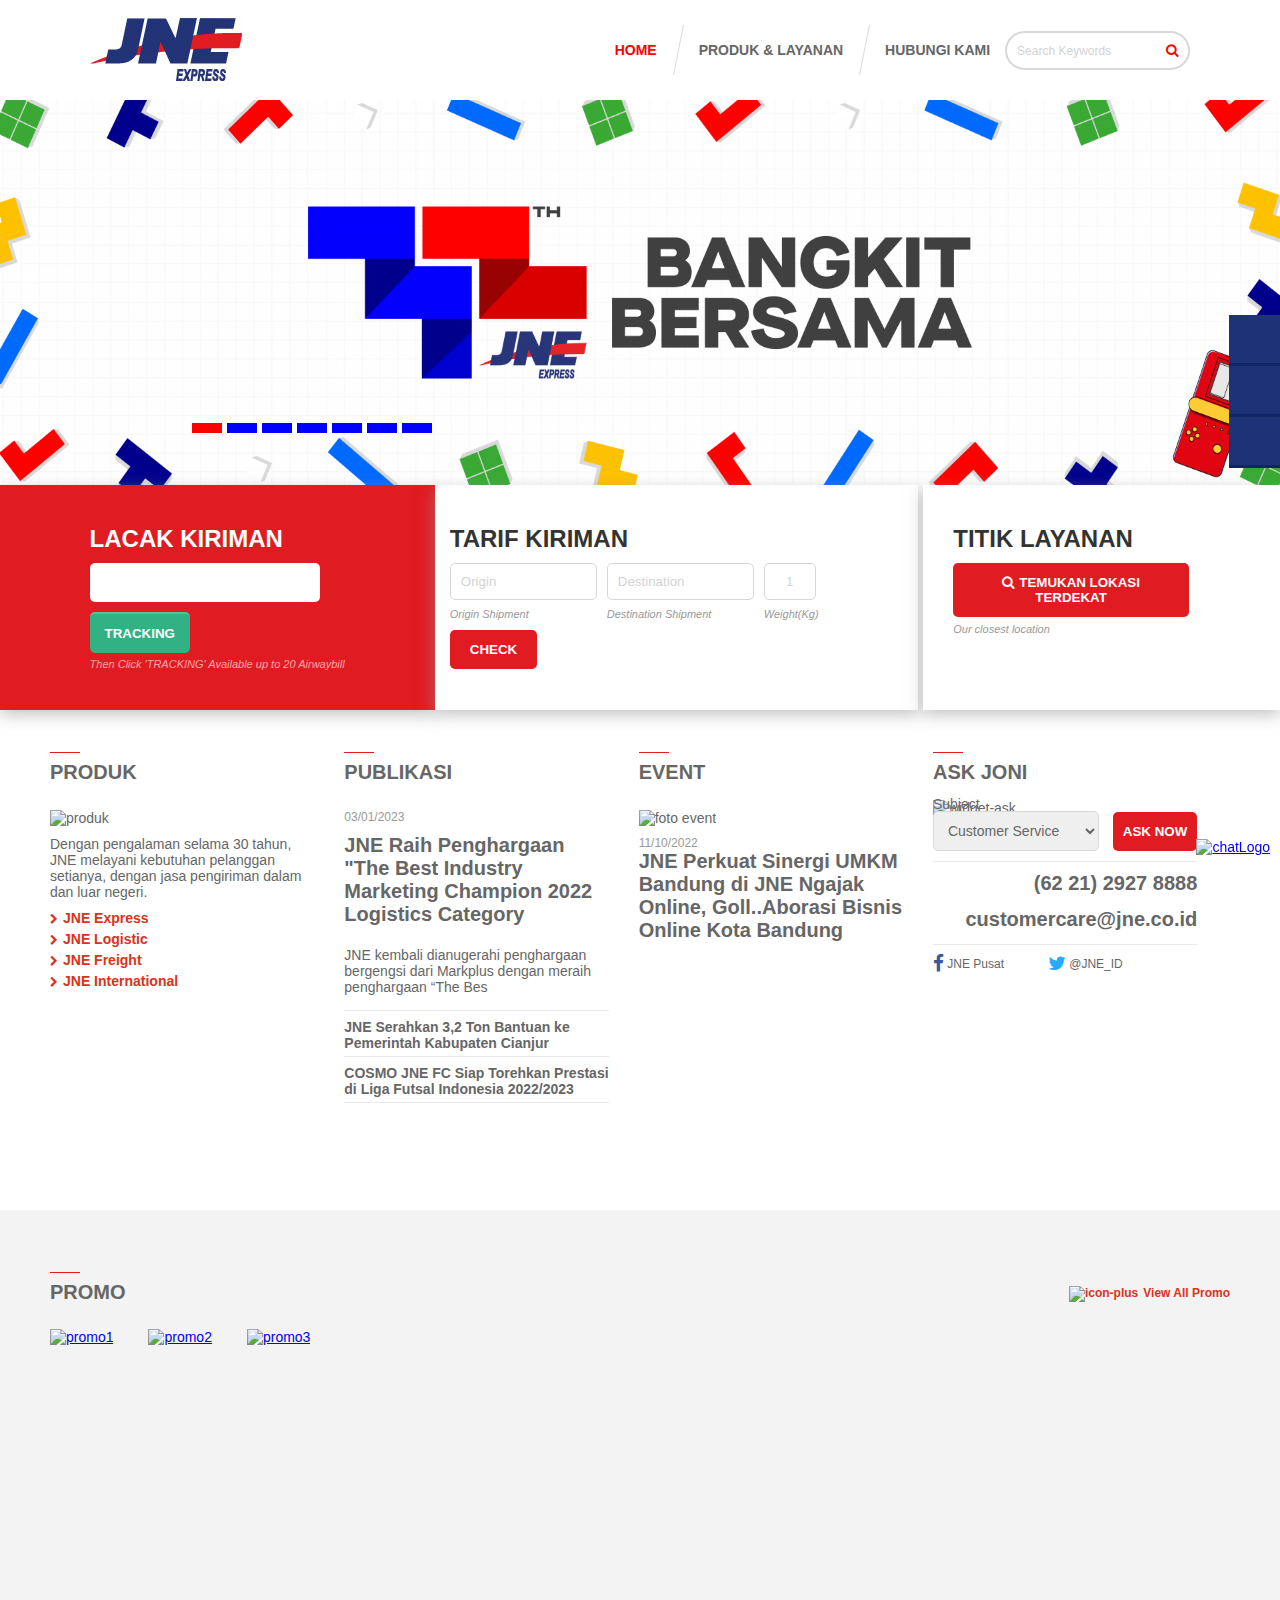
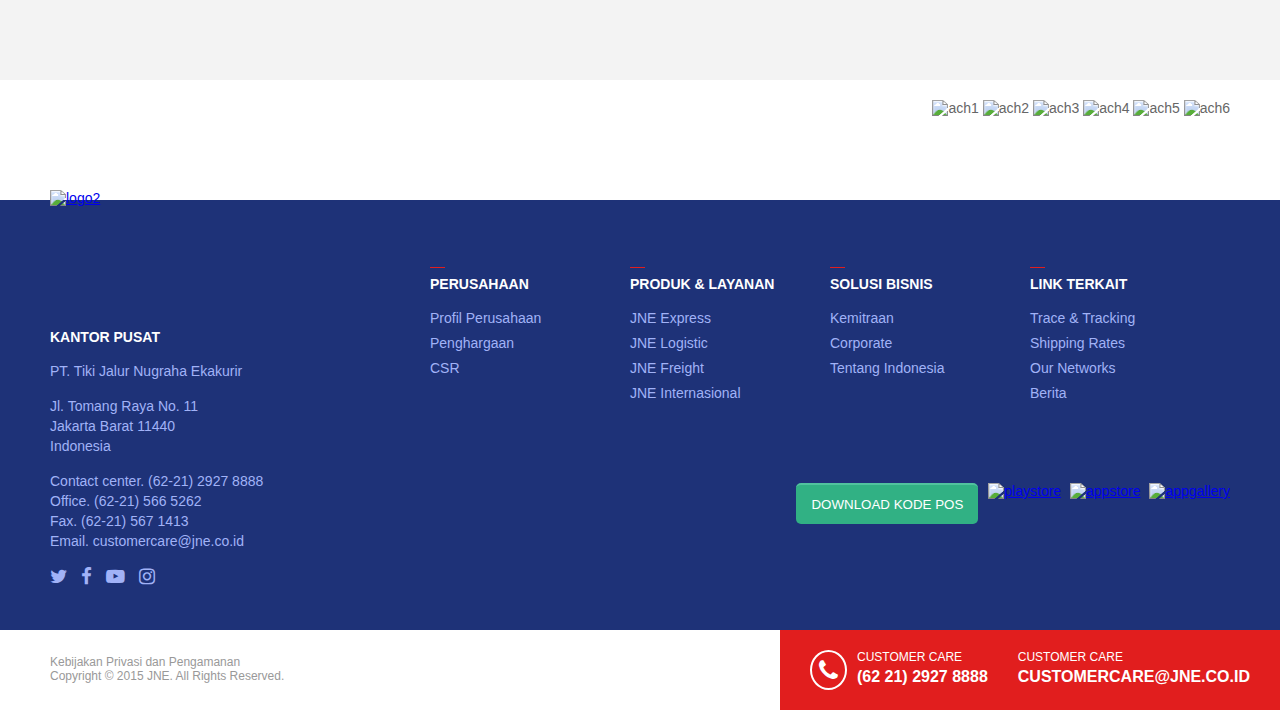
==== commit 64d55993: "Progress Day 4" ====
--- a/index.html
+++ b/index.html
@@ -156,7 +156,7 @@
           <form action="">
             <h3><b>LACAK KIRIMAN</b></h3>
             <textarea name="code" id="code"></textarea>
-            <button type="submit">TRACKING</button>
+            <button class="greenbutton" type="submit">TRACKING</button>
             <p>Then Click 'TRACKING' Available up to 20 Airwaybill</p>
           </form>
         </div>
@@ -432,6 +432,68 @@
             <a href="#"><i class="fa fa-instagram fa-lg"></i></a>
           </p>
         </div>
+        <div class="kanan">
+          <div class="menubot">
+            <p class="line_top" style="width: 15px; margin-bottom: 0px"></p>
+            <a href="#" class="judulf">PERUSAHAAN</a><br /><br />
+            <p><a href="#">Profil Perusahaan</a></p>
+            <p><a href="#">Penghargaan</a></p>
+            <p><a href="#">CSR</a></p>
+          </div>
+          <div class="menubot">
+            <p class="line_top" style="width: 15px; margin-bottom: 0px"></p>
+            <a href="#" class="judulf">PRODUK & LAYANAN</a><br /><br />
+            <p><a href="#">JNE Express</a></p>
+            <p><a href="#">JNE Logistic</a></p>
+            <p><a href="#">JNE Freight</a></p>
+            <p><a href="#">JNE Internasional</a></p>
+          </div>
+          <div class="menubot">
+            <p class="line_top" style="width: 15px; margin-bottom: 0px"></p>
+            <a href="#" class="judulf">SOLUSI BISNIS</a><br /><br />
+            <p><a href="#">Kemitraan</a></p>
+            <p><a href="#">Corporate</a></p>
+            <p><a href="#">Tentang Indonesia</a></p>
+          </div>
+          <div class="menubot">
+            <p class="line_top" style="width: 15px; margin-bottom: 0px"></p>
+            <a href="#" class="judulf">LINK TERKAIT</a><br /><br />
+            <p><a href="#">Trace & Tracking</a></p>
+            <p><a href="#">Shipping Rates</a></p>
+            <p><a href="#">Our Networks</a></p>
+            <p><a href="#">Berita</a></p>
+          </div>
+        </div>
+        <div class="downloadApp">
+          <a href="#"
+            ><img
+              src="https://www.jne.co.id/badges/googleplay.png"
+              alt="playstore"
+              style="height: 45px; padding-left: 10px"
+          /></a>
+          <a href="#"
+            ><img
+              src="https://www.jne.co.id/badges/appstore.png"
+              alt="appstore"
+              style="height: 45px; padding-left: 5px"
+          /></a>
+          <a href="#"
+            ><img
+              src="https://www.jne.co.id/badges/huawei.png"
+              alt="appgallery"
+              style="height: 45px; padding-left: 5px"
+          /></a>
+        </div>
+        <div class="kanan" style="margin-right: 0px">
+          <a href="#"
+            ><button
+              class="greenbutton"
+              style="margin: 0px 0px; font-weight: 400"
+            >
+              DOWNLOAD KODE POS
+            </button></a
+          >
+        </div>
       </div>
       <div class="floatingMenu">
         <a href="#"
@@ -441,6 +503,26 @@
             width="150"
             height="160"
         /></a>
+      </div>
+    </div>
+    <div class="bottom">
+      <div class="ktn bottoms" style="display: flex; background-color: white">
+        <p>
+          <a href="#" style="text-decoration: none; color: #999"
+            >Kebijakan Privasi dan Pengamanan</a
+          ><br />
+          Copyright © 2015 JNE. All Rights Reserved.
+        </p>
+        <div
+          class="phone"
+          style="display: flex; float: right; right: 0; position: absolute"
+        >
+          <a href="#"
+            ><i class="fa fa-phone fa-2x"></i>CUSTOMER CARE
+            <strong>(62 21) 2927 8888</strong>
+          </a>
+          <a href="#">CUSTOMER CARE<strong>CUSTOMERCARE@JNE.CO.ID</strong></a>
+        </div>
       </div>
     </div>
     <script>
--- a/style.css
+++ b/style.css
@@ -280,7 +280,7 @@
   box-shadow: 0px 5px 15px 0px rgb(153 153 153 / 58%);
 }
 
-.konten2 button {
+.greenbutton {
   padding: 12px 15px;
   color: white;
   background-color: #31b184;
@@ -293,7 +293,7 @@
   margin-right: 20px;
 }
 
-.konten2 button:hover {
+.greenbutton:hover {
   background-color: #178f65;
   border-top-color: #2eab82;
 }
@@ -514,6 +514,78 @@
 .footers p a {
   color: #a1b2f7;
   margin-right: 10px;
+  text-decoration: none;
+}
+
+.menubot {
+  width: 200px;
+}
+
+.kanan {
+  float: right;
+  padding-top: 75px;
+  display: flex;
+  flex-wrap: nowrap;
+}
+
+.kanan p {
+  color: #a1b2f7;
+  margin-bottom: 5px;
+}
+
+.judulf {
+  font-family: sans-serif;
+  color: white;
+  font-weight: bold;
+  margin-bottom: 10px;
+  text-decoration: none;
+}
+
+.downloadApp {
+  float: right;
+  padding-top: 75px;
+}
+
+.bottoms p {
+  margin-bottom: 15px;
+  padding-top: 25px;
+  color: #999;
+  font-size: 12px;
+  line-height: 14px;
+}
+
+.bottoms .phone {
+  margin: 0;
+  /* margin-left: 37%; */
+  border: none;
+  padding: 20px;
+  background-color: #e11e1e;
+  float: right;
+  width: 460px;
+}
+
+.bottoms .phone a {
+  width: 500px;
+  font-size: 12px;
+  color: white;
+  margin: 0 10px;
+  text-decoration: none;
+}
+
+.bottoms .phone a i {
+  float: left;
+  border: 2px solid #fff;
+  padding: 6px 7px;
+  margin-right: 10px;
+  border-radius: 50%;
+}
+
+.bottoms .phone a strong {
+  font-family: sans-serif;
+  font-size: 16px;
+  font-weight: 700;
+  display: block;
+  margin-top: 4px;
 }
 
 .floatingMenu {
@@ -521,6 +593,7 @@
   right: 10px;
   margin: auto;
   bottom: 5%;
+  z-index: 9999;
 }
 
 .floatingMenu a img {
